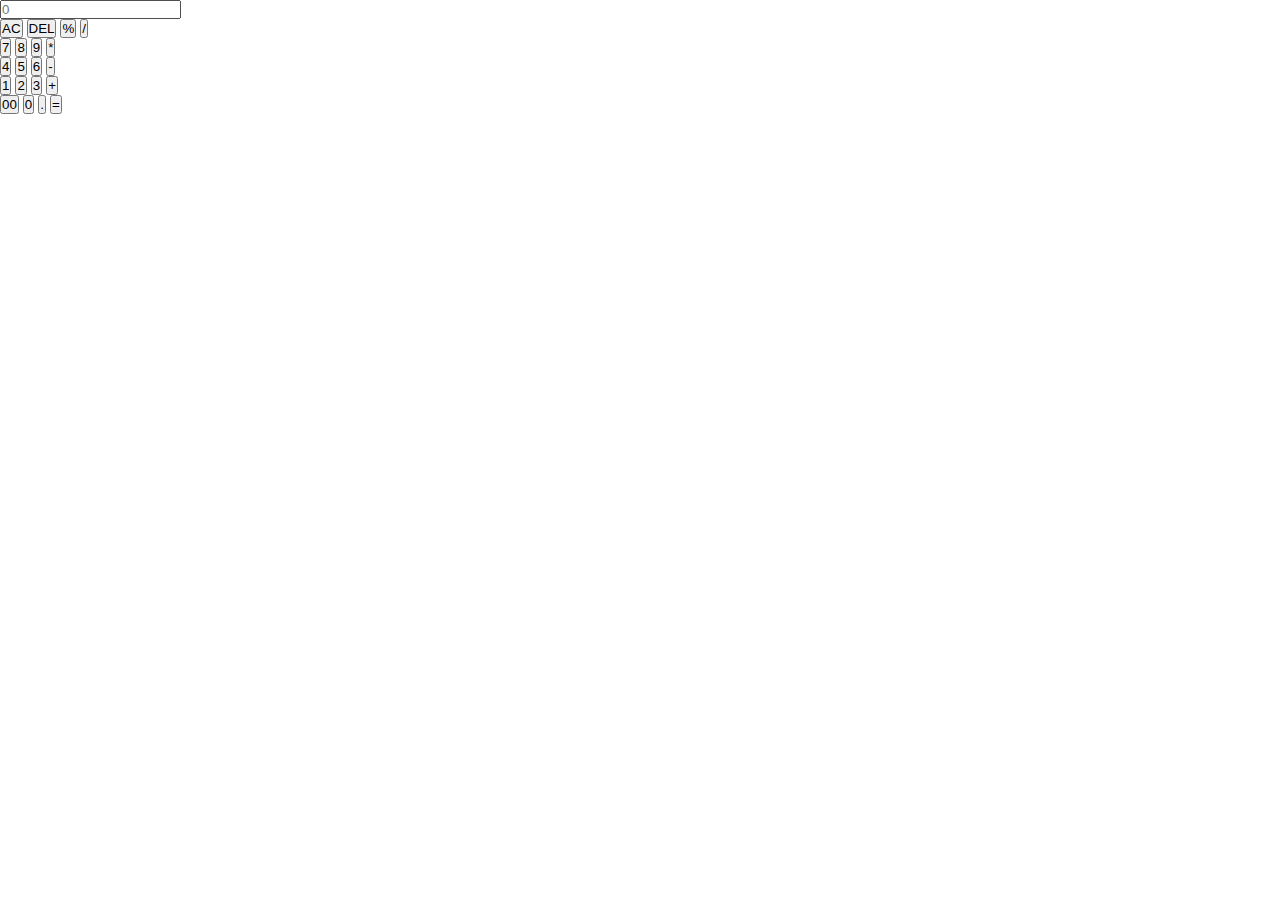
==== Calculatorindex.html @ 97843eca "Add files via upload" ====
<!DOCTYPE html>
<html lang="en">

<head>
    <meta charset="UTF-8">
    <meta http-equiv="X-UA-Compatible" content="IE=edge">
    <meta name="viewport" content="width=device-width, initial-scale=1.0">
    <link rel="stylesheet" href="style.css">
    <title>CALCULATOR</title>
</head>

<body>
    <div class="calculator">
        <input type="text" placeholder="0" id="inputBox">
        <div>
            <button class="operator">AC</button>
            <button class="operator">DEL</button>
            <button class="operator">%</button>
            <button class="operator">/</button>
        </div>
        <div>
            <button>7</button>
            <button>8</button>
            <button>9</button>
            <button class="operator">*</button>
        </div>
        <div>
            <button>4</button>
            <button>5</button>
            <button>6</button>
            <button class="operator">-</button>
        </div>
        <div>
            <button>1</button>
            <button>2</button>
            <button>3</button>
            <button class="operator">+</button>
        </div>
        <div>
            <button>00</button>
            <button>0</button>
            <button>.</button>
            <button class="eqlbtn">=</button>
        </div>
    </div>
    <script src="script.js"></script>
</body>
</html>
---- style.css ----
/* Google Font CDN Link */
@import url('https://fonts.googleapis.com/css2?family=Poppins:wght@400;500;600;700&family=Ubuntu:wght@400;500;700&display=swap');

* {
  margin: 0;
  padding: 0;
  box-sizing: border-box;
  text-decoration: none;
  scroll-behavior: smooth;
}

/* Custom Scroll Bar CSS */
::-webkit-scrollbar {
  width: 10px;
}

::-webkit-scrollbar-track {
  background: #f1f1f1;
}

::-webkit-scrollbar-thumb {
  background: #6e93f7;
  border-radius: 12px;
  transition: all 0.3s ease;
}

::-webkit-scrollbar-thumb:hover {
  background: #4070f4;
}

/* navbar styling */
nav {
  position: fixed;
  width: 100%;
  padding: 20px 0;
  z-index: 998;
  transition: all 0.3s ease;
  font-family: 'Ubuntu', sans-serif;
}

nav.sticky {
  background: #4070f4;
  padding: 13px 0;
}

nav .navbar {
  width: 90%;
  display: flex;
  justify-content: space-between;
  align-items: center;
  margin: auto;
}

nav .navbar .logo a {
  font-weight: 500;
  font-size: 35px;
  color: #4070f4;
}

nav.sticky .navbar .logo a {
  color: #fff;
}

nav .navbar .menu {
  display: flex;
  position: relative;
}

nav .navbar .menu li {
  list-style: none;
  margin: 0 8px;
}

.navbar .menu a {
  font-size: 18px;
  font-weight: 500;
  color: #0E2431;
  padding: 6px 0;
  transition: all 0.4s ease;
}

.navbar .menu a:hover {
  color: #4070f4;
}

nav.sticky .menu a {
  color: #FFF;
}

nav.sticky .menu a:hover {
  color: #0E2431;
}

.navbar .media-icons a {
  color: #4070f4;
  font-size: 25px;
  margin: 0 5px;
}

nav.sticky .media-icons a {
  color: #FFF;
}

/* Side Navigation Menu Button CSS */
nav .menu-btn,
.navbar .menu .cancel-btn {
  position: absolute;
  color: #fff;
  right: 7px;
  top: 25px;
  font-size: 27px;
  cursor: pointer;
  transition: all 0.3s ease;
  display: none;
}

nav .menu-btn {
  color: #4070f4;
}

nav.sticky .menu-btn {
  color: #FFF;
}

.navbar .menu .menu-btn {
  color: #fff;
}

/* home section styling */
.home {
  height: 100vh;
  width: 100%;
  /* backgroundimage is here */
  background: url("background.jpg") no-repeat;
  background-color: #F0F8FF;
  background-size: cover;
  background-position: center;
  background-attachment: fixed;
  font-family: 'Ubuntu', sans-serif;
}

.home .home-content {
  width: 90%;
  height: 100%;
  margin: auto;
  display: flex;
  flex-direction: column;
  justify-content: center;
}

.home .text-one {
  font-size: 25px;
  color: #0E2431;
}

.home .text-two {
  color: #0E2431;
  font-size: 75px;
  font-weight: 600;
  margin-left: -3px;
}

.home .text-three {
  font-size: 40px;
  margin: 5px 0;
  color: #4070f4;
}

.home .text-four {
  font-size: 23px;
  margin: 5px 0;
  color: #0E2431;
}

.home .button {
  margin: 14px 0;
}

.home .button button {
  outline: none;
  padding: 8px 16px;
  border-radius: 6px;
  font-size: 25px;
  font-weight: 400;
  background: #4070f4;
  color: #fff;
  cursor: pointer;
  border: 2px solid transparent;
  transition: all 0.4s ease;
}

.home .button button:hover {
  border-color: #4070f4;
  background-color: #fff;
  color: #4070f4;
}

/* About Section Styling */
/* Those Elements Where We Have Apply Same CSS,
 I'm Selecting Directly 'Section Tag' and 'Class'  */
section {
  padding-top: 40px;
}

section .content {
  width: 80%;
  margin: 40px auto;
  font-family: 'Poppins', sans-serif;
}

.about .about-details {
  display: flex;
  justify-content: space-between;
  align-items: center;
}

section .title {
  display: flex;
  justify-content: center;
  margin-bottom: 40px;
}

section .title span {
  color: #0E2431;
  font-size: 30px;
  font-weight: 600;
  position: relative;
  padding-bottom: 8px;
}

section .title span::before,
section .title span::after {
  content: '';
  position: absolute;
  height: 3px;
  width: 100%;
  background: #4070f4;
  left: 0;
  bottom: 0;
}

section .title span::after {
  bottom: -7px;
  width: 70%;
  left: 50%;
  transform: translateX(-50%);
}

.about .about-details .left {
  width: 45%;
}

.about .left img {
  height: 400px;
  width: 400px;
  object-fit: cover;
  border-radius: 12px;
}

.about-details .right {
  width: 55%;
}

section .topic {
  color: #0E2431;
  font-size: 25px;
  font-weight: 500;
  margin-bottom: 10px;
}

.about-details .right p {
  text-align: justify;
  color: #0E2431;
}

section .button {
  margin: 16px 0;
}

section .button button {
  outline: none;
  padding: 8px 16px;
  border-radius: 4px;
  font-size: 25px;
  font-weight: 400;
  background: #4070f4;
  color: #fff;
  border: 2px solid transparent;
  cursor: pointer;
  transition: all 0.4s ease;
}

section .button button:hover {
  border-color: #4070f4;
  background-color: #fff;
  color: #4070f4;
}

/* My Skills CSS */
.skills {
  background: #F0F8FF;
}

.skills .content {
  padding: 40px 0;
}

.skills .skills-details {
  display: flex;
  justify-content: space-between;
  align-items: center;
}

.skills-details .text {
  width: 50%;
}

.skills-details p {
  color: #0E2431;
  text-align: justify;
}

.skills .skills-details .experience {
  display: flex;
  align-items: center;
  margin: 0 10px;
}

.skills-details .experience .num {
  color: #0E2431;
  font-size: 80px;
}

.skills-details .experience .exp {
  color: #0E2431;
  margin-left: 20px;
  font-size: 18px;
  font-weight: 500;
  margin: 0 6px;
}

.skills-details .boxes {
  width: 45%;
  display: flex;
  flex-wrap: wrap;
  justify-content: space-between;
}

.skills-details .box {
  width: calc(100% / 2 - 20px);
  margin: 20px 0;
}

.skills-details .boxes .topic {
  font-size: 25px;
  color: #4070f4;
}

.skills-details .boxes .per {
  font-size: 1.5em;
  color: #1d1d1f;

}

/* My Services CSS */
.services .boxes {
  display: flex;
  flex-wrap: wrap;
  justify-content: space-between;
}

.services .boxes .box {
  margin: 20px 0;
  width: calc(100% / 3 - 20px);
  text-align: center;
  border-radius: 12px;
  padding: 30px 10px;
  box-shadow: 0 5px 10px rgba(0, 0, 0, 0.12);
  cursor: default;
  transition: all 0.4s ease;
}

.services .boxes .box:hover {
  background: #4070f4;
  color: #fff;
}

.services .boxes .box .icon {
  height: 50px;
  width: 50px;
  background: #4070f4;
  border-radius: 50%;
  text-align: center;
  line-height: 50px;
  font-size: 18px;
  color: #fff;
  margin: 0 auto 10px auto;
  transition: all 0.4s ease;
}

.boxes .box:hover .icon {
  background-color: #fff;
  color: #4070f4;
}

.services .boxes .box:hover .topic,
.services .boxes .box:hover p {
  color: #0E2431;
  transition: all 0.4s ease;
}

.services .boxes .box:hover .topic,
.services .boxes .box:hover p {
  color: #fff;
}

/* Contact Me CSS */
.contact {
  background: #F0F8FF;
}

.contact .content {
  margin: 0 auto;
  padding: 30px 0;
}

.contact .text {
  width: 80%;
  text-align: center;
  margin: auto;
}

/* Footer CSS */
footer {
  background: #4070f4;
  padding: 15px 0;
  text-align: center;
  font-family: 'Poppins', sans-serif;
}

footer .text span {
  font-size: 17px;
  font-weight: 400;
  color: #fff;
}

footer .text span a {
  font-weight: 500;
  color: #FFF;
}

footer .text span a:hover {
  text-decoration: underline;
}

/* Scroll TO Top Button CSS */
.scroll-button a {
  position: fixed;
  bottom: 20px;
  right: 20px;
  color: #fff;
  background: #4070f4;
  padding: 7px 12px;
  ;
  font-size: 18px;
  border-radius: 6px;
  box-shadow: rgba(0, 0, 0, 0.15);
  display: none;
}

/* Responsive Media Query */
@media (max-width: 1190px) {
  section .content {
    width: 85%;
  }
}

@media (max-width: 1000px) {
  .about .about-details {
    justify-content: center;
    flex-direction: column;
  }

  .about .about-details .left {
    display: flex;
    justify-content: center;
    width: 100%;
  }

  .about-details .right {
    width: 90%;
    margin: 40px 0;
  }

  .services .boxes .box {
    margin: 20px 0;
    width: calc(100% / 2 - 20px);
  }
}

@media (max-width: 900px) {
  .about .left img {
    height: 350px;
    width: 350px;
  }
}

@media (max-width: 750px) {
  nav .navbar {
    width: 90%;
  }

  nav .navbar .menu {
    position: fixed;
    left: -100%;
    top: 0;
    background: #0E2431;
    height: 100vh;
    max-width: 400px;
    width: 100%;
    padding-top: 60px;
    flex-direction: column;
    align-items: center;
    transition: all 0.5s ease;
  }

  .navbar.active .menu {
    left: 0;
  }

  nav .navbar .menu a {
    font-size: 23px;
    display: block;
    color: #fff;
    margin: 10px 0;
  }

  nav.sticky .menu a:hover {
    color: #4070f4;
  }

  nav .navbar .media-icons {
    display: block;
  }

  nav .menu-btn,
  .navbar .menu .cancel-btn {
    display: block;
  }

  .home .text-two {
    font-size: 65px;
  }

  .home .text-three {
    font-size: 35px;
  }

  .skills .skills-details {
    align-items: center;
    justify-content: center;
    flex-direction: column;
  }

  .skills-details .text {
    width: 100%;
    margin-bottom: 50px;
  }

  .skills-details .boxes {
    justify-content: center;
    align-items: center;
    width: 100%;
  }

  .services .boxes .box {
    margin: 20px 0;
    width: 100%;
  }

  .contact .text {
    width: 100%;
  }
}

@media (max-width: 500px) {
  .home .text-two {
    font-size: 55px;
  }

  .home .text-three {
    font-size: 33px;
  }

  .skills-details .boxes .per {
    font-size: 20px;
    color: #000000;
  }
}
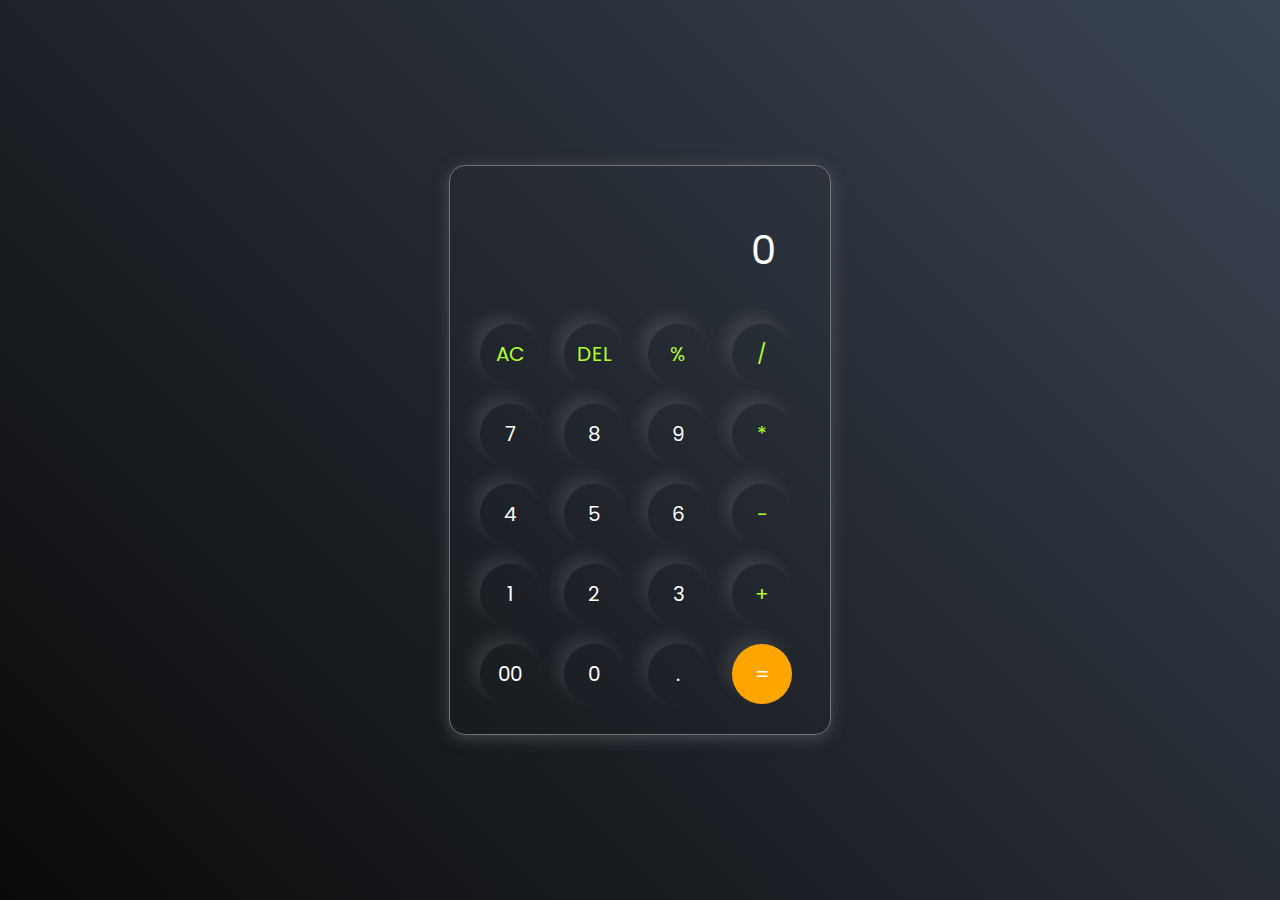
==== commit 8ce9daa6: "Update Calculatorindex.html" ====
--- a/Calculatorindex.html
+++ b/Calculatorindex.html
@@ -5,7 +5,7 @@
     <meta charset="UTF-8">
     <meta http-equiv="X-UA-Compatible" content="IE=edge">
     <meta name="viewport" content="width=device-width, initial-scale=1.0">
-    <link rel="stylesheet" href="style.css">
+    <link rel="stylesheet" href="Calculatorstyle.css">
     <title>CALCULATOR</title>
 </head>
 
@@ -43,6 +43,6 @@
             <button class="eqlbtn">=</button>
         </div>
     </div>
-    <script src="script.js"></script>
+    <script src="Calculatorscript.js"></script>
 </body>
-</html>+</html>
--- a/Calculatorstyle.css
+++ b/Calculatorstyle.css
@@ -0,0 +1,64 @@
+@import url('https://fonts.googleapis.com/css2?family=Poppins:wght@500&display=swap');
+
+* {
+    margin: 0;
+    padding: 0;
+    box-sizing: border-box;
+    font-family: 'Poppins', sans-serif;
+}
+
+body {
+    width: 100%;
+    height: 100vh;
+    display: flex;
+    justify-content: center;
+    align-items: center;
+    background: linear-gradient(45deg, #0a0a0a, #3a4452)
+}
+
+.calculator {
+    border: 1px solid #717377;
+    padding: 20px;
+    background: transparent;
+    border-radius: 16px;
+    box-shadow: 0px 3px 15px rgba(113, 115, 119, 0.5);
+    /* alpha is shadow's opacity */
+}
+
+input {
+    width: 320px;
+    border: none;
+    padding: 24px;
+    margin: 10px;
+    background: transparent;
+    box-shadow: 0px 3px 15px rgbs(84px, 84px, 84px, 0.1);
+    font-size: 40px;
+    text-align: right;
+    cursor: pointer;
+    color: white;
+}
+
+input::placeholder {
+    color: #ffffff;
+}
+
+button {
+    border: none;
+    width: 60px;
+    height: 60px;
+    margin: 10px;
+    border-radius: 50%;
+    background: transparent;
+    cursor: pointer;
+    color: #ffffff;
+    font-size: 20px;
+    box-shadow: -8px -8px 15px rgba(255, 255, 255, 0.1);
+}
+
+.eqlbtn {
+    background-color: orange;
+}
+
+.operator {
+    color: greenyellow;
+}
